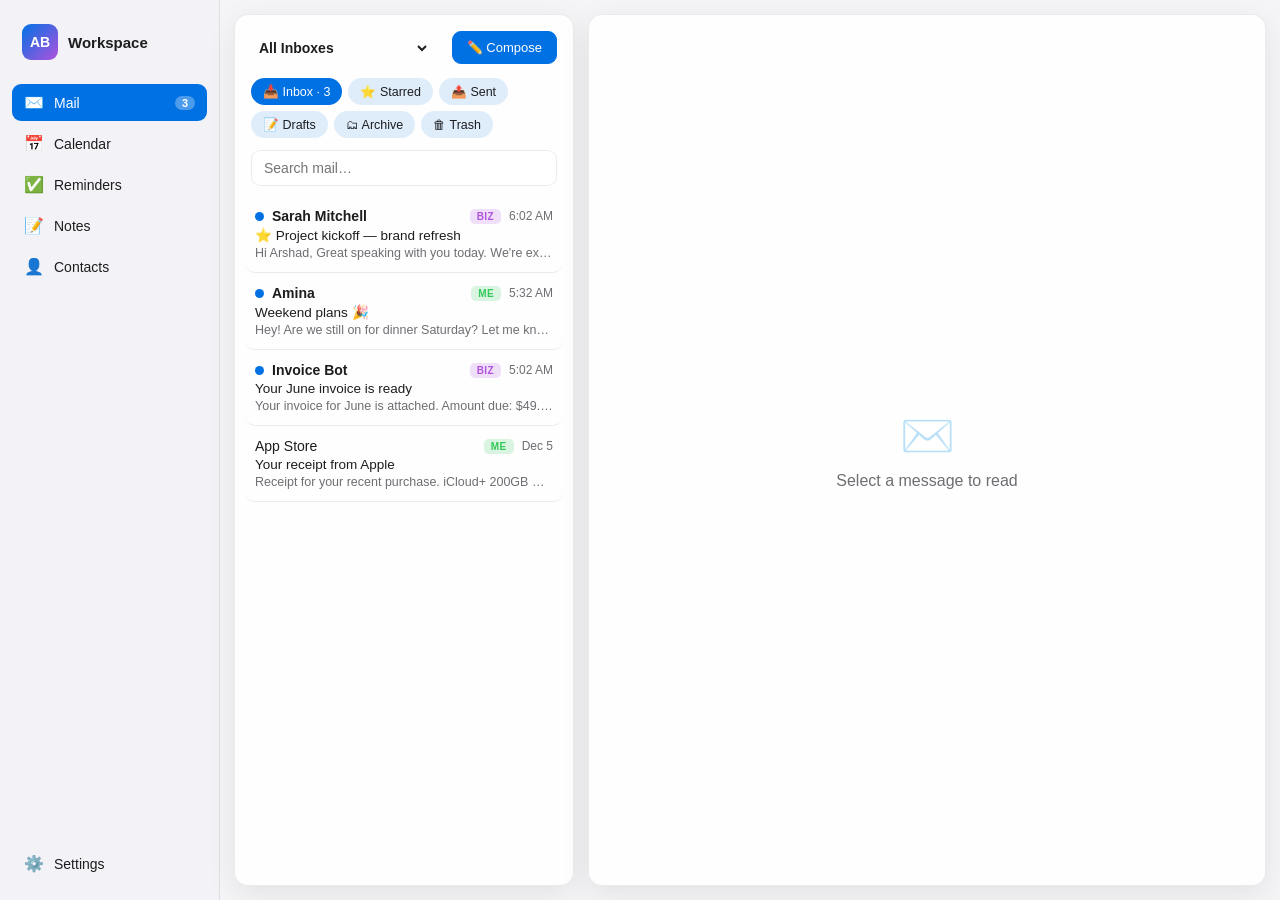
==== index.html @ 34423297 "Add AB Workspace: Apple-style app for personal + business email, calendar, and more A self-contained" ====
<!DOCTYPE html>
<html lang="en">
<head>
<meta charset="UTF-8">
<meta name="viewport" content="width=device-width, initial-scale=1.0, viewport-fit=cover">
<meta name="apple-mobile-web-app-capable" content="yes">
<meta name="apple-mobile-web-app-status-bar-style" content="black-translucent">
<meta name="theme-color" content="#f5f5f7">
<title>AB Workspace — Mail, Calendar &amp; More</title>
<link rel="manifest" href="manifest.webmanifest">
<link rel="stylesheet" href="styles.css">
</head>
<body>
<div id="app">
  <!-- Sidebar / Dock -->
  <nav id="sidebar">
    <div class="brand">
      <div class="brand-icon">AB</div>
      <div class="brand-name">Workspace</div>
    </div>
    <button class="nav-btn active" data-app="mail"><span class="nav-icon">✉️</span><span class="nav-label">Mail</span><span class="nav-badge" id="badge-mail"></span></button>
    <button class="nav-btn" data-app="calendar"><span class="nav-icon">📅</span><span class="nav-label">Calendar</span></button>
    <button class="nav-btn" data-app="reminders"><span class="nav-icon">✅</span><span class="nav-label">Reminders</span><span class="nav-badge" id="badge-reminders"></span></button>
    <button class="nav-btn" data-app="notes"><span class="nav-icon">📝</span><span class="nav-label">Notes</span></button>
    <button class="nav-btn" data-app="contacts"><span class="nav-icon">👤</span><span class="nav-label">Contacts</span></button>
    <div class="nav-spacer"></div>
    <button class="nav-btn" data-app="settings"><span class="nav-icon">⚙️</span><span class="nav-label">Settings</span></button>
  </nav>

  <!-- ===================== MAIL ===================== -->
  <main class="app-view" id="view-mail">
    <aside class="pane pane-list">
      <div class="pane-header">
        <select id="mail-account-filter" class="select-plain" title="Account"></select>
        <button class="btn btn-primary" id="btn-compose">✏️ Compose</button>
      </div>
      <div class="mail-folders" id="mail-folders"></div>
      <input type="search" id="mail-search" class="search-input" placeholder="Search mail…">
      <div class="mail-list" id="mail-list"></div>
    </aside>
    <section class="pane pane-detail" id="mail-detail">
      <div class="empty-state">
        <div class="empty-icon">✉️</div>
        <p>Select a message to read</p>
      </div>
    </section>
  </main>

  <!-- ===================== CALENDAR ===================== -->
  <main class="app-view hidden" id="view-calendar">
    <section class="pane pane-full">
      <div class="pane-header">
        <div class="cal-nav">
          <button class="btn" id="cal-prev">‹</button>
          <button class="btn" id="cal-today">Today</button>
          <button class="btn" id="cal-next">›</button>
        </div>
        <h2 id="cal-title"></h2>
        <button class="btn btn-primary" id="btn-new-event">＋ New Event</button>
      </div>
      <div class="cal-grid-head" id="cal-grid-head"></div>
      <div class="cal-grid" id="cal-grid"></div>
      <div class="cal-upcoming">
        <h3>Upcoming</h3>
        <div id="cal-upcoming-list"></div>
      </div>
    </section>
  </main>

  <!-- ===================== REMINDERS ===================== -->
  <main class="app-view hidden" id="view-reminders">
    <section class="pane pane-full narrow">
      <div class="pane-header">
        <h2>Reminders</h2>
        <button class="btn btn-primary" id="btn-new-reminder">＋ New Reminder</button>
      </div>
      <div class="segmented" id="reminder-filter">
        <button data-f="all" class="active">All</button>
        <button data-f="personal">Personal</button>
        <button data-f="business">Business</button>
        <button data-f="done">Completed</button>
      </div>
      <div id="reminder-list"></div>
    </section>
  </main>

  <!-- ===================== NOTES ===================== -->
  <main class="app-view hidden" id="view-notes">
    <aside class="pane pane-list">
      <div class="pane-header">
        <h2>Notes</h2>
        <button class="btn btn-primary" id="btn-new-note">＋</button>
      </div>
      <input type="search" id="note-search" class="search-input" placeholder="Search notes…">
      <div id="note-list"></div>
    </aside>
    <section class="pane pane-detail" id="note-editor">
      <div class="empty-state"><div class="empty-icon">📝</div><p>Select or create a note</p></div>
    </section>
  </main>

  <!-- ===================== CONTACTS ===================== -->
  <main class="app-view hidden" id="view-contacts">
    <section class="pane pane-full narrow">
      <div class="pane-header">
        <h2>Contacts</h2>
        <button class="btn btn-primary" id="btn-new-contact">＋ New Contact</button>
      </div>
      <input type="search" id="contact-search" class="search-input" placeholder="Search contacts…">
      <div id="contact-list"></div>
    </section>
  </main>

  <!-- ===================== SETTINGS ===================== -->
  <main class="app-view hidden" id="view-settings">
    <section class="pane pane-full narrow">
      <div class="pane-header"><h2>Settings</h2></div>

      <div class="settings-group">
        <h3>Email Accounts</h3>
        <p class="hint">Add each mailbox you use — personal and company. Compose opens your real mail app (Apple Mail, Gmail…) via the account you pick.</p>
        <div id="account-list"></div>
        <button class="btn" id="btn-add-account">＋ Add Account</button>
      </div>

      <div class="settings-group">
        <h3>Appearance</h3>
        <div class="segmented" id="theme-picker">
          <button data-t="auto">Auto</button>
          <button data-t="light">Light</button>
          <button data-t="dark">Dark</button>
        </div>
      </div>

      <div class="settings-group">
        <h3>Your Data</h3>
        <p class="hint">Everything is stored privately in this browser. Export a backup or move it to another device.</p>
        <div class="row-gap">
          <button class="btn" id="btn-export">⬇️ Export Backup</button>
          <button class="btn" id="btn-import">⬆️ Import Backup</button>
          <button class="btn btn-danger" id="btn-reset">Reset All Data</button>
        </div>
        <input type="file" id="import-file" accept="application/json" hidden>
      </div>

      <div class="settings-group">
        <h3>Use on iPhone / iPad / Mac</h3>
        <p class="hint">Open this page in Safari → Share → <strong>Add to Home Screen</strong> (or Dock on Mac) to install it like a native Apple app.</p>
      </div>
    </section>
  </main>
</div>

<!-- ===================== MODALS ===================== -->
<div class="modal-backdrop hidden" id="modal-backdrop"></div>

<div class="modal hidden" id="modal-compose">
  <h3>New Message</h3>
  <label>From
    <select id="compose-from"></select>
  </label>
  <label>To <input type="email" id="compose-to" placeholder="name@example.com" list="contact-emails"></label>
  <datalist id="contact-emails"></datalist>
  <label>Subject <input type="text" id="compose-subject"></label>
  <label>Message <textarea id="compose-body" rows="8"></textarea></label>
  <div class="modal-actions">
    <button class="btn" data-close>Cancel</button>
    <button class="btn" id="compose-save-draft">Save Draft</button>
    <button class="btn btn-primary" id="compose-send">Send ↗</button>
  </div>
</div>

<div class="modal hidden" id="modal-event">
  <h3 id="event-modal-title">New Event</h3>
  <label>Title <input type="text" id="event-title"></label>
  <div class="row-gap">
    <label>Date <input type="date" id="event-date"></label>
    <label>Time <input type="time" id="event-time"></label>
  </div>
  <label>Category
    <select id="event-cat">
      <option value="personal">Personal</option>
      <option value="business">Business</option>
    </select>
  </label>
  <label>Notes <textarea id="event-notes" rows="3"></textarea></label>
  <div class="modal-actions">
    <button class="btn btn-danger hidden" id="event-delete">Delete</button>
    <button class="btn" data-close>Cancel</button>
    <button class="btn btn-primary" id="event-save">Save</button>
  </div>
</div>

<div class="modal hidden" id="modal-reminder">
  <h3>New Reminder</h3>
  <label>Title <input type="text" id="reminder-title"></label>
  <div class="row-gap">
    <label>Due date <input type="date" id="reminder-date"></label>
    <label>List
      <select id="reminder-cat">
        <option value="personal">Personal</option>
        <option value="business">Business</option>
      </select>
    </label>
  </div>
  <div class="modal-actions">
    <button class="btn" data-close>Cancel</button>
    <button class="btn btn-primary" id="reminder-save">Add</button>
  </div>
</div>

<div class="modal hidden" id="modal-contact">
  <h3 id="contact-modal-title">New Contact</h3>
  <label>Name <input type="text" id="contact-name"></label>
  <label>Email <input type="email" id="contact-email"></label>
  <label>Phone <input type="tel" id="contact-phone"></label>
  <div class="row-gap">
    <label>Company <input type="text" id="contact-company"></label>
    <label>Type
      <select id="contact-type">
        <option value="personal">Personal</option>
        <option value="business">Business</option>
      </select>
    </label>
  </div>
  <div class="modal-actions">
    <button class="btn btn-danger hidden" id="contact-delete">Delete</button>
    <button class="btn" data-close>Cancel</button>
    <button class="btn btn-primary" id="contact-save">Save</button>
  </div>
</div>

<div class="modal hidden" id="modal-account">
  <h3>Add Email Account</h3>
  <label>Label <input type="text" id="account-label" placeholder="e.g. Work, Personal"></label>
  <label>Email address <input type="email" id="account-email" placeholder="you@company.com"></label>
  <label>Type
    <select id="account-type">
      <option value="personal">Personal</option>
      <option value="business">Business</option>
    </select>
  </label>
  <div class="modal-actions">
    <button class="btn" data-close>Cancel</button>
    <button class="btn btn-primary" id="account-save">Add</button>
  </div>
</div>

<script src="app.js"></script>
</body>
</html>
---- styles.css ----
/* ===== AB Workspace — Apple-inspired design system ===== */
:root {
  --bg: #f5f5f7;
  --pane: rgba(255, 255, 255, 0.85);
  --pane-solid: #ffffff;
  --sidebar: rgba(242, 242, 247, 0.92);
  --text: #1d1d1f;
  --text-2: #6e6e73;
  --border: rgba(0, 0, 0, 0.08);
  --accent: #0071e3;
  --accent-soft: rgba(0, 113, 227, 0.12);
  --danger: #ff3b30;
  --green: #34c759;
  --orange: #ff9500;
  --purple: #af52de;
  --radius: 14px;
  --shadow: 0 8px 30px rgba(0, 0, 0, 0.08);
}
html[data-theme="dark"] {
  --bg: #000000;
  --pane: rgba(28, 28, 30, 0.85);
  --pane-solid: #1c1c1e;
  --sidebar: rgba(22, 22, 24, 0.92);
  --text: #f5f5f7;
  --text-2: #98989d;
  --border: rgba(255, 255, 255, 0.1);
  --accent: #0a84ff;
  --accent-soft: rgba(10, 132, 255, 0.18);
  --shadow: 0 8px 30px rgba(0, 0, 0, 0.5);
}
@media (prefers-color-scheme: dark) {
  html[data-theme="auto"] {
    --bg: #000000;
    --pane: rgba(28, 28, 30, 0.85);
    --pane-solid: #1c1c1e;
    --sidebar: rgba(22, 22, 24, 0.92);
    --text: #f5f5f7;
    --text-2: #98989d;
    --border: rgba(255, 255, 255, 0.1);
    --accent: #0a84ff;
    --accent-soft: rgba(10, 132, 255, 0.18);
    --shadow: 0 8px 30px rgba(0, 0, 0, 0.5);
  }
}

* { box-sizing: border-box; margin: 0; padding: 0; }
html, body { height: 100%; }
body {
  font-family: -apple-system, BlinkMacSystemFont, "SF Pro Text", "Segoe UI", Roboto, Helvetica, Arial, sans-serif;
  background: var(--bg);
  color: var(--text);
  -webkit-font-smoothing: antialiased;
  overflow: hidden;
}

#app { display: flex; height: 100vh; height: 100dvh; }

/* ===== Sidebar ===== */
#sidebar {
  width: 220px;
  flex-shrink: 0;
  background: var(--sidebar);
  backdrop-filter: blur(30px);
  -webkit-backdrop-filter: blur(30px);
  border-right: 1px solid var(--border);
  display: flex;
  flex-direction: column;
  padding: 18px 12px;
  gap: 4px;
}
.brand { display: flex; align-items: center; gap: 10px; padding: 6px 10px 20px; }
.brand-icon {
  width: 36px; height: 36px; border-radius: 9px;
  background: linear-gradient(135deg, #0071e3, #af52de);
  color: #fff; font-weight: 700; font-size: 14px;
  display: grid; place-items: center;
}
.brand-name { font-weight: 600; font-size: 15px; }
.nav-btn {
  display: flex; align-items: center; gap: 10px;
  width: 100%; padding: 9px 12px;
  border: none; border-radius: 9px;
  background: transparent; color: var(--text);
  font-size: 14px; font-family: inherit;
  cursor: pointer; text-align: left;
  transition: background 0.15s;
}
.nav-btn:hover { background: var(--accent-soft); }
.nav-btn.active { background: var(--accent); color: #fff; }
.nav-icon { font-size: 16px; }
.nav-label { flex: 1; }
.nav-badge {
  background: var(--danger); color: #fff;
  font-size: 11px; font-weight: 600;
  border-radius: 10px; padding: 1px 7px;
}
.nav-badge:empty { display: none; }
.nav-btn.active .nav-badge { background: rgba(255,255,255,0.3); }
.nav-spacer { flex: 1; }

/* ===== Layout panes ===== */
.app-view { display: flex; flex: 1; min-width: 0; gap: 14px; padding: 14px; }
.app-view.hidden { display: none; }
.pane {
  background: var(--pane);
  backdrop-filter: blur(30px);
  -webkit-backdrop-filter: blur(30px);
  border: 1px solid var(--border);
  border-radius: var(--radius);
  box-shadow: var(--shadow);
  overflow-y: auto;
  padding: 16px;
}
.pane-list { width: 340px; flex-shrink: 0; display: flex; flex-direction: column; }
.pane-detail { flex: 1; min-width: 0; }
.pane-full { flex: 1; min-width: 0; }
.pane-full.narrow { max-width: 760px; margin: 0 auto; width: 100%; }
.pane-header {
  display: flex; align-items: center; justify-content: space-between;
  gap: 10px; margin-bottom: 14px; flex-wrap: wrap;
}
.pane-header h2 { font-size: 20px; font-weight: 700; }

/* ===== Controls ===== */
.btn {
  border: 1px solid var(--border);
  background: var(--pane-solid);
  color: var(--text);
  font-family: inherit; font-size: 13px; font-weight: 500;
  padding: 8px 14px; border-radius: 9px;
  cursor: pointer; transition: transform 0.1s, background 0.15s;
}
.btn:hover { background: var(--accent-soft); }
.btn:active { transform: scale(0.97); }
.btn-primary { background: var(--accent); border-color: var(--accent); color: #fff; }
.btn-primary:hover { background: var(--accent); filter: brightness(1.1); }
.btn-danger { color: var(--danger); border-color: var(--danger); background: transparent; }
.btn-danger:hover { background: rgba(255, 59, 48, 0.1); }

.search-input, input[type="text"], input[type="email"], input[type="tel"],
input[type="date"], input[type="time"], textarea, select {
  width: 100%;
  font-family: inherit; font-size: 14px;
  padding: 9px 12px;
  border: 1px solid var(--border);
  border-radius: 9px;
  background: var(--pane-solid);
  color: var(--text);
  margin-bottom: 10px;
}
.search-input:focus, input:focus, textarea:focus, select:focus {
  outline: 2px solid var(--accent); outline-offset: -1px;
}
.select-plain {
  width: auto; margin: 0; font-weight: 600; border: none;
  background: transparent; cursor: pointer; padding: 6px 4px;
}
label { display: block; font-size: 13px; color: var(--text-2); font-weight: 500; }
.row-gap { display: flex; gap: 10px; flex-wrap: wrap; }
.row-gap > label { flex: 1; min-width: 130px; }
.hint { font-size: 13px; color: var(--text-2); margin-bottom: 10px; line-height: 1.5; }

.segmented {
  display: inline-flex; background: var(--accent-soft);
  border-radius: 9px; padding: 3px; margin-bottom: 14px; gap: 2px;
}
.segmented button {
  border: none; background: transparent; color: var(--text);
  font-family: inherit; font-size: 13px; font-weight: 500;
  padding: 6px 14px; border-radius: 7px; cursor: pointer;
}
.segmented button.active { background: var(--pane-solid); box-shadow: 0 1px 4px rgba(0,0,0,0.15); }

/* ===== Mail ===== */
.mail-folders { display: flex; gap: 6px; flex-wrap: wrap; margin-bottom: 12px; }
.folder-chip {
  border: none; font-family: inherit; font-size: 12.5px; font-weight: 500;
  padding: 6px 12px; border-radius: 20px;
  background: var(--accent-soft); color: var(--text); cursor: pointer;
}
.folder-chip.active { background: var(--accent); color: #fff; }
.mail-list { flex: 1; overflow-y: auto; margin: 0 -6px; }
.mail-item {
  padding: 12px 10px; border-radius: 10px; cursor: pointer;
  border-bottom: 1px solid var(--border);
  display: flex; flex-direction: column; gap: 3px;
}
.mail-item:hover { background: var(--accent-soft); }
.mail-item.selected { background: var(--accent); color: #fff; }
.mail-item.selected .mail-meta, .mail-item.selected .mail-preview { color: rgba(255,255,255,0.75); }
.mail-top { display: flex; align-items: center; gap: 8px; }
.unread-dot { width: 9px; height: 9px; border-radius: 50%; background: var(--accent); flex-shrink: 0; }
.mail-item.selected .unread-dot { background: #fff; }
.mail-from { font-weight: 600; font-size: 14px; flex: 1; white-space: nowrap; overflow: hidden; text-overflow: ellipsis; }
.mail-item.read .mail-from { font-weight: 400; }
.mail-meta { font-size: 12px; color: var(--text-2); flex-shrink: 0; }
.mail-subject { font-size: 13.5px; font-weight: 500; white-space: nowrap; overflow: hidden; text-overflow: ellipsis; }
.mail-item.read .mail-subject { font-weight: 400; }
.mail-preview { font-size: 12.5px; color: var(--text-2); white-space: nowrap; overflow: hidden; text-overflow: ellipsis; }
.acct-tag {
  font-size: 10px; font-weight: 700; text-transform: uppercase; letter-spacing: 0.4px;
  padding: 2px 7px; border-radius: 5px; flex-shrink: 0;
}
.acct-tag.personal { background: rgba(52, 199, 89, 0.18); color: var(--green); }
.acct-tag.business { background: rgba(175, 82, 222, 0.18); color: var(--purple); }
.mail-item.selected .acct-tag { background: rgba(255,255,255,0.25); color: #fff; }

.mail-detail-head { border-bottom: 1px solid var(--border); padding-bottom: 14px; margin-bottom: 16px; }
.mail-detail-head h2 { font-size: 19px; margin-bottom: 10px; }
.mail-detail-row { display: flex; align-items: center; gap: 10px; flex-wrap: wrap; font-size: 13.5px; color: var(--text-2); }
.mail-actions { display: flex; gap: 8px; margin-top: 12px; flex-wrap: wrap; }
.mail-body { font-size: 14.5px; line-height: 1.65; white-space: pre-wrap; }

/* ===== Calendar ===== */
.cal-nav { display: flex; gap: 6px; }
#cal-title { font-size: 19px; font-weight: 700; }
.cal-grid-head, .cal-grid { display: grid; grid-template-columns: repeat(7, 1fr); gap: 6px; }
.cal-grid-head { margin-bottom: 6px; }
.cal-grid-head div { text-align: center; font-size: 12px; font-weight: 600; color: var(--text-2); }
.cal-cell {
  min-height: 86px; border-radius: 10px; padding: 6px;
  background: var(--pane-solid); border: 1px solid var(--border);
  cursor: pointer; overflow: hidden;
}
.cal-cell:hover { border-color: var(--accent); }
.cal-cell.other { opacity: 0.4; }
.cal-cell .d { font-size: 12.5px; font-weight: 600; margin-bottom: 4px; }
.cal-cell.today .d {
  background: var(--danger); color: #fff;
  width: 22px; height: 22px; border-radius: 50%;
  display: grid; place-items: center;
}
.cal-ev {
  font-size: 11px; font-weight: 500; padding: 2px 6px; border-radius: 5px;
  margin-bottom: 3px; white-space: nowrap; overflow: hidden; text-overflow: ellipsis;
  color: #fff;
}
.cal-ev.personal { background: var(--green); }
.cal-ev.business { background: var(--purple); }
.cal-upcoming { margin-top: 18px; }
.cal-upcoming h3 { font-size: 15px; margin-bottom: 10px; }
.up-item {
  display: flex; align-items: center; gap: 12px;
  padding: 10px 12px; border-radius: 10px; margin-bottom: 6px;
  background: var(--pane-solid); border: 1px solid var(--border); cursor: pointer;
}
.up-date { font-size: 12px; color: var(--text-2); min-width: 92px; }
.up-dot { width: 10px; height: 10px; border-radius: 50%; flex-shrink: 0; }
.up-dot.personal { background: var(--green); }
.up-dot.business { background: var(--purple); }

/* ===== Reminders ===== */
.rem-item {
  display: flex; align-items: center; gap: 12px;
  padding: 12px 14px; border-radius: 12px; margin-bottom: 8px;
  background: var(--pane-solid); border: 1px solid var(--border);
}
.rem-check {
  width: 22px; height: 22px; border-radius: 50%;
  border: 2px solid var(--text-2); background: transparent;
  cursor: pointer; flex-shrink: 0; display: grid; place-items: center;
  color: transparent; font-size: 12px;
}
.rem-item.done .rem-check { background: var(--accent); border-color: var(--accent); color: #fff; }
.rem-body { flex: 1; min-width: 0; }
.rem-title { font-size: 14.5px; font-weight: 500; }
.rem-item.done .rem-title { text-decoration: line-through; color: var(--text-2); }
.rem-due { font-size: 12px; color: var(--text-2); }
.rem-due.overdue { color: var(--danger); font-weight: 600; }
.icon-btn { border: none; background: transparent; cursor: pointer; font-size: 15px; color: var(--text-2); padding: 4px; }
.icon-btn:hover { color: var(--danger); }

/* ===== Notes ===== */
.note-item {
  padding: 12px 10px; border-radius: 10px; cursor: pointer;
  border-bottom: 1px solid var(--border);
}
.note-item:hover { background: var(--accent-soft); }
.note-item.selected { background: var(--accent); color: #fff; }
.note-item .t { font-weight: 600; font-size: 14px; white-space: nowrap; overflow: hidden; text-overflow: ellipsis; }
.note-item .p { font-size: 12.5px; color: var(--text-2); white-space: nowrap; overflow: hidden; text-overflow: ellipsis; }
.note-item.selected .p { color: rgba(255,255,255,0.75); }
#note-editor { display: flex; flex-direction: column; }
#note-title-input {
  font-size: 22px; font-weight: 700; border: none; background: transparent;
  padding: 4px 0; margin-bottom: 6px;
}
#note-title-input:focus { outline: none; }
#note-body-input {
  flex: 1; border: none; background: transparent; resize: none;
  font-size: 15px; line-height: 1.6;
}
#note-body-input:focus { outline: none; }
.note-toolbar { display: flex; justify-content: space-between; align-items: center; margin-bottom: 8px; }
.note-date { font-size: 12px; color: var(--text-2); }

/* ===== Contacts ===== */
.contact-item {
  display: flex; align-items: center; gap: 14px;
  padding: 12px 14px; border-radius: 12px; margin-bottom: 8px;
  background: var(--pane-solid); border: 1px solid var(--border); cursor: pointer;
}
.contact-item:hover { border-color: var(--accent); }
.avatar {
  width: 42px; height: 42px; border-radius: 50%;
  display: grid; place-items: center;
  color: #fff; font-weight: 700; font-size: 15px; flex-shrink: 0;
}
.contact-body { flex: 1; min-width: 0; }
.contact-name { font-weight: 600; font-size: 14.5px; }
.contact-sub { font-size: 12.5px; color: var(--text-2); white-space: nowrap; overflow: hidden; text-overflow: ellipsis; }
.contact-actions { display: flex; gap: 6px; }
.contact-actions a {
  text-decoration: none; font-size: 15px;
  padding: 6px; border-radius: 8px; background: var(--accent-soft);
}

/* ===== Settings ===== */
.settings-group {
  background: var(--pane-solid); border: 1px solid var(--border);
  border-radius: var(--radius); padding: 18px; margin-bottom: 16px;
}
.settings-group h3 { font-size: 15px; margin-bottom: 8px; }
.account-row {
  display: flex; align-items: center; gap: 12px;
  padding: 10px 0; border-bottom: 1px solid var(--border);
}
.account-row:last-of-type { border-bottom: none; }
.account-info { flex: 1; }
.account-label { font-weight: 600; font-size: 14px; }
.account-email { font-size: 12.5px; color: var(--text-2); }

/* ===== Modals ===== */
.modal-backdrop {
  position: fixed; inset: 0; background: rgba(0,0,0,0.35);
  backdrop-filter: blur(4px); z-index: 40;
}
.modal {
  position: fixed; top: 50%; left: 50%; transform: translate(-50%, -50%);
  width: min(480px, calc(100vw - 32px));
  max-height: calc(100vh - 60px); overflow-y: auto;
  background: var(--pane-solid); border: 1px solid var(--border);
  border-radius: 18px; box-shadow: var(--shadow);
  padding: 22px; z-index: 50;
}
.modal h3 { font-size: 17px; margin-bottom: 16px; }
.modal-actions { display: flex; justify-content: flex-end; gap: 8px; margin-top: 8px; }
.modal-actions .btn-danger { margin-right: auto; }
.hidden { display: none !important; }

.empty-state {
  height: 100%; display: flex; flex-direction: column;
  align-items: center; justify-content: center; gap: 10px;
  color: var(--text-2);
}
.empty-icon { font-size: 44px; opacity: 0.5; }

/* ===== Toast ===== */
#toast {
  position: fixed; bottom: 24px; left: 50%; transform: translateX(-50%);
  background: var(--text); color: var(--bg);
  padding: 10px 20px; border-radius: 12px;
  font-size: 13.5px; font-weight: 500; z-index: 60;
  box-shadow: var(--shadow);
  animation: toast-in 0.25s ease;
}
@keyframes toast-in { from { opacity: 0; transform: translate(-50%, 10px); } }

/* ===== Responsive ===== */
@media (max-width: 900px) {
  #app { flex-direction: column-reverse; }
  #sidebar {
    width: 100%; flex-direction: row; padding: 8px;
    border-right: none; border-top: 1px solid var(--border);
    justify-content: space-around;
  }
  .brand, .nav-spacer { display: none; }
  .nav-btn { width: auto; flex-direction: column; gap: 2px; padding: 6px 10px; font-size: 10px; }
  .nav-badge { position: absolute; margin-left: 24px; margin-top: -4px; }
  .app-view { flex-direction: column; padding: 10px; overflow-y: auto; }
  .pane-list { width: 100%; max-height: 45vh; }
  .cal-cell { min-height: 58px; }
  .cal-ev { display: none; }
  .cal-cell.has-ev::after { content: "•"; color: var(--accent); font-size: 18px; line-height: 0.4; display: block; text-align: center; }
}
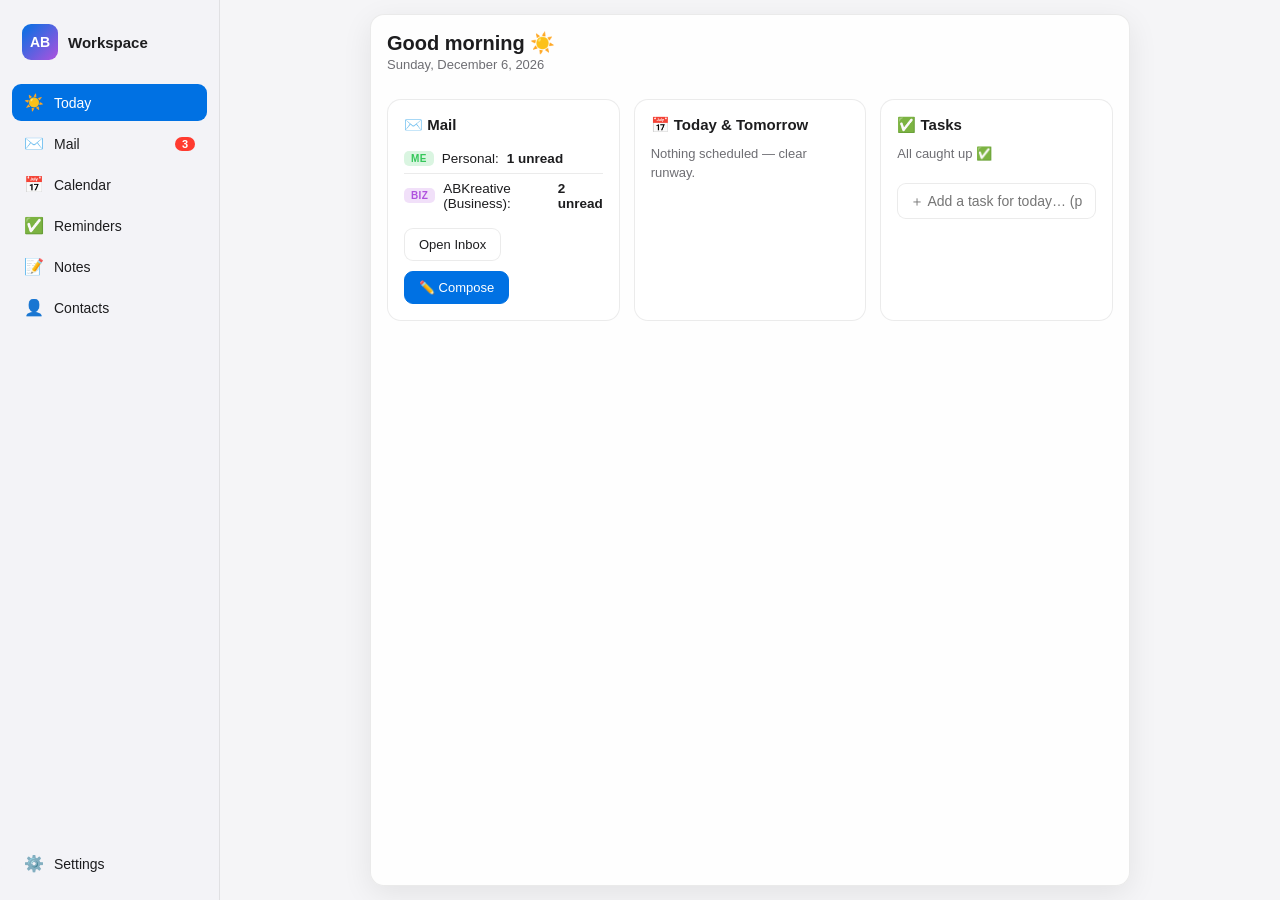
==== commit 8805908f: "Add Today dashboard and Apple Calendar/Contacts hand-off - Today view (new default screen): unread m" ====
--- a/index.html
+++ b/index.html
@@ -18,7 +18,8 @@
       <div class="brand-icon">AB</div>
       <div class="brand-name">Workspace</div>
     </div>
-    <button class="nav-btn active" data-app="mail"><span class="nav-icon">✉️</span><span class="nav-label">Mail</span><span class="nav-badge" id="badge-mail"></span></button>
+    <button class="nav-btn active" data-app="today"><span class="nav-icon">☀️</span><span class="nav-label">Today</span></button>
+    <button class="nav-btn" data-app="mail"><span class="nav-icon">✉️</span><span class="nav-label">Mail</span><span class="nav-badge" id="badge-mail"></span></button>
     <button class="nav-btn" data-app="calendar"><span class="nav-icon">📅</span><span class="nav-label">Calendar</span></button>
     <button class="nav-btn" data-app="reminders"><span class="nav-icon">✅</span><span class="nav-label">Reminders</span><span class="nav-badge" id="badge-reminders"></span></button>
     <button class="nav-btn" data-app="notes"><span class="nav-icon">📝</span><span class="nav-label">Notes</span></button>
@@ -27,8 +28,39 @@
     <button class="nav-btn" data-app="settings"><span class="nav-icon">⚙️</span><span class="nav-label">Settings</span></button>
   </nav>
 
+  <!-- ===================== TODAY ===================== -->
+  <main class="app-view" id="view-today">
+    <section class="pane pane-full narrow">
+      <div class="pane-header">
+        <div>
+          <h2 id="today-greeting">Good day</h2>
+          <div class="hint" id="today-date"></div>
+        </div>
+      </div>
+      <div class="today-grid">
+        <div class="today-card">
+          <h3>✉️ Mail</h3>
+          <div id="today-mail-summary"></div>
+          <div class="row-gap" style="margin-top:10px">
+            <button class="btn" id="today-open-mail">Open Inbox</button>
+            <button class="btn btn-primary" id="today-compose">✏️ Compose</button>
+          </div>
+        </div>
+        <div class="today-card">
+          <h3>📅 Today &amp; Tomorrow</h3>
+          <div id="today-events"></div>
+        </div>
+        <div class="today-card">
+          <h3>✅ Tasks</h3>
+          <div id="today-tasks"></div>
+          <input type="text" id="today-quick-task" placeholder="＋ Add a task for today… (press Enter)">
+        </div>
+      </div>
+    </section>
+  </main>
+
   <!-- ===================== MAIL ===================== -->
-  <main class="app-view" id="view-mail">
+  <main class="app-view hidden" id="view-mail">
     <aside class="pane pane-list">
       <div class="pane-header">
         <select id="mail-account-filter" class="select-plain" title="Account"></select>
@@ -141,6 +173,16 @@
           <button class="btn btn-danger" id="btn-reset">Reset All Data</button>
         </div>
         <input type="file" id="import-file" accept="application/json" hidden>
+      </div>
+
+      <div class="settings-group">
+        <h3> Apple Integration</h3>
+        <p class="hint">This app hands work to Apple's apps, and iCloud syncs it to every device:</p>
+        <p class="hint">• <strong>Events</strong> → "Add to Apple Calendar" downloads an invite; open it and it lands in Apple Calendar on all your devices.<br>
+        • <strong>Contacts</strong> → "Add to Apple Contacts" downloads a card; open it to save into Apple Contacts everywhere.<br>
+        • <strong>Email</strong> → Send opens Apple Mail with your message ready, from your real accounts.<br>
+        • <strong>Calls</strong> → the 📞 button dials through your iPhone/Mac.</p>
+        <p class="hint">Make sure iCloud sync is on for Calendar and Contacts on each device (System Settings → your name → iCloud).</p>
       </div>
 
       <div class="settings-group">
@@ -186,6 +228,7 @@
   <label>Notes <textarea id="event-notes" rows="3"></textarea></label>
   <div class="modal-actions">
     <button class="btn btn-danger hidden" id="event-delete">Delete</button>
+    <button class="btn" id="event-apple" title="Downloads an invite that opens in Apple Calendar and syncs to all your devices via iCloud"> Add to Apple Calendar</button>
     <button class="btn" data-close>Cancel</button>
     <button class="btn btn-primary" id="event-save">Save</button>
   </div>
@@ -225,6 +268,7 @@
   </div>
   <div class="modal-actions">
     <button class="btn btn-danger hidden" id="contact-delete">Delete</button>
+    <button class="btn" id="contact-apple" title="Downloads a card that opens in Apple Contacts and syncs to all your devices via iCloud"> Add to Apple Contacts</button>
     <button class="btn" data-close>Cancel</button>
     <button class="btn btn-primary" id="contact-save">Save</button>
   </div>
--- a/styles.css
+++ b/styles.css
@@ -171,6 +171,29 @@
 }
 .segmented button.active { background: var(--pane-solid); box-shadow: 0 1px 4px rgba(0,0,0,0.15); }
 
+/* ===== Today ===== */
+.today-grid {
+  display: grid;
+  grid-template-columns: repeat(auto-fit, minmax(230px, 1fr));
+  gap: 14px;
+}
+.today-card {
+  background: var(--pane-solid);
+  border: 1px solid var(--border);
+  border-radius: var(--radius);
+  padding: 16px;
+}
+.today-card h3 { font-size: 15px; margin-bottom: 10px; }
+.today-row {
+  display: flex; align-items: center; gap: 8px;
+  padding: 7px 0; border-bottom: 1px solid var(--border);
+  font-size: 13.5px;
+}
+.today-row:last-of-type { border-bottom: none; }
+.today-when { color: var(--text-2); font-size: 12px; min-width: 88px; flex-shrink: 0; }
+.today-what { flex: 1; min-width: 0; overflow: hidden; text-overflow: ellipsis; white-space: nowrap; }
+#today-quick-task { margin-top: 10px; margin-bottom: 0; }
+
 /* ===== Mail ===== */
 .mail-folders { display: flex; gap: 6px; flex-wrap: wrap; margin-bottom: 12px; }
 .folder-chip {
